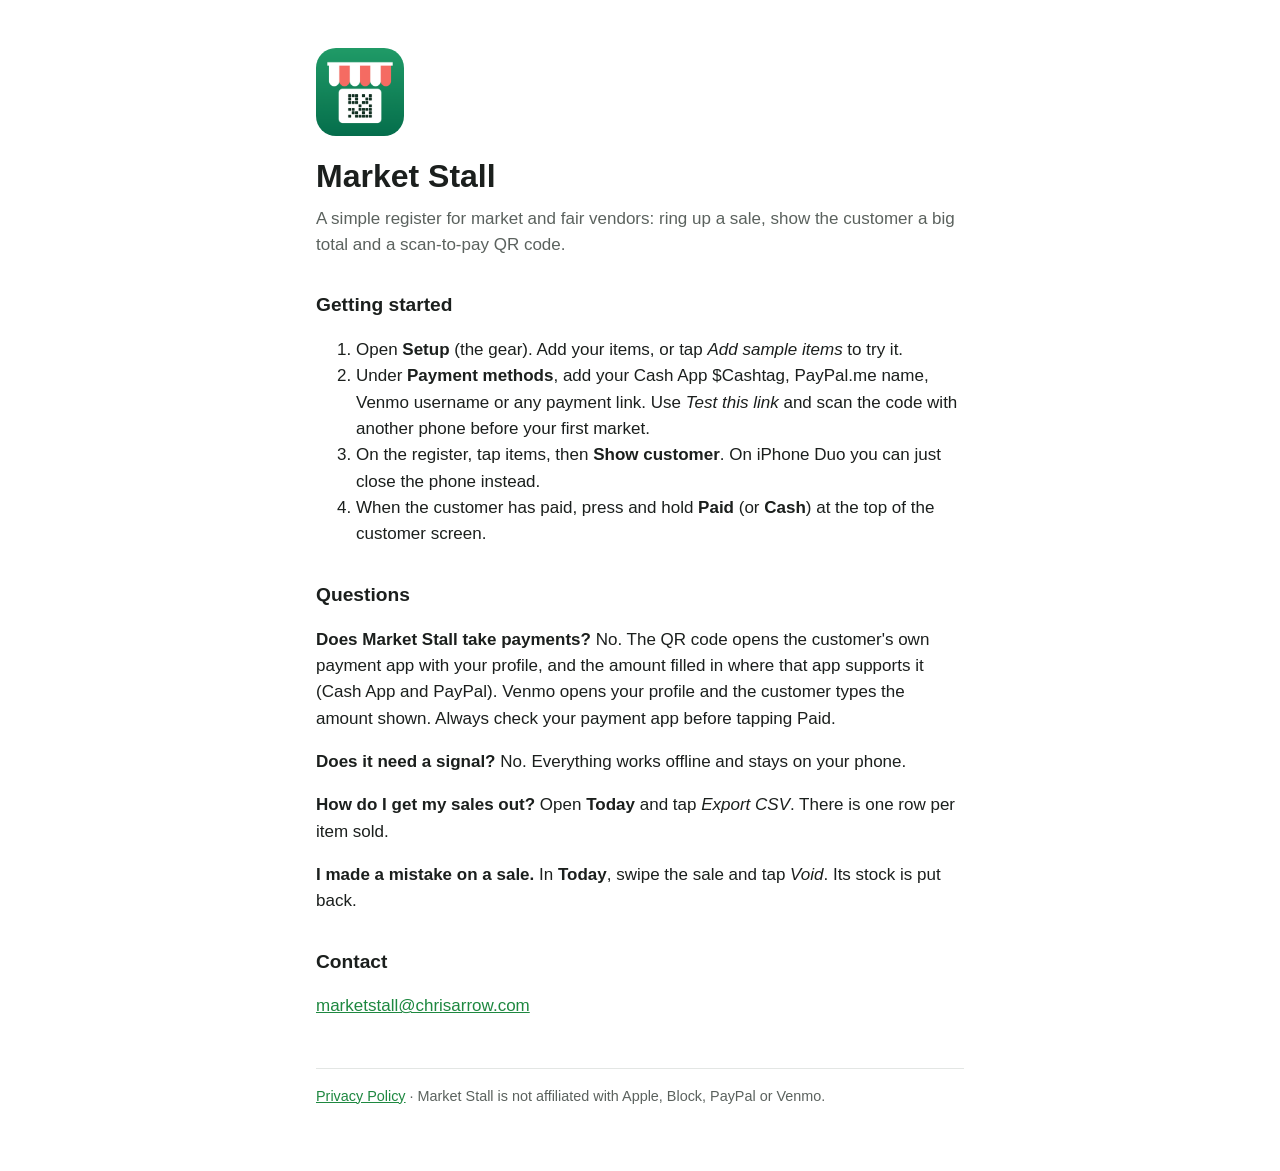
==== index.html @ f395c3b3 "Support and privacy pages" ====
<!doctype html>
<html lang="en">
<head>
<meta charset="utf-8">
<meta name="viewport" content="width=device-width, initial-scale=1">
<title>Market Stall Support</title>
<link rel="stylesheet" href="style.css">
</head>
<body>
<main>
<img class="icon" src="icon.png" alt="Market Stall app icon">
<h1>Market Stall</h1>
<p class="sub">A simple register for market and fair vendors: ring up a sale, show the customer a big total and a scan-to-pay QR code.</p>

<h2>Getting started</h2>
<ol>
<li>Open <strong>Setup</strong> (the gear). Add your items, or tap <em>Add sample items</em> to try it.</li>
<li>Under <strong>Payment methods</strong>, add your Cash App $Cashtag, PayPal.me name, Venmo username or any payment link. Use <em>Test this link</em> and scan the code with another phone before your first market.</li>
<li>On the register, tap items, then <strong>Show customer</strong>. On iPhone Duo you can just close the phone instead.</li>
<li>When the customer has paid, press and hold <strong>Paid</strong> (or <strong>Cash</strong>) at the top of the customer screen.</li>
</ol>

<h2>Questions</h2>
<p><strong>Does Market Stall take payments?</strong> No. The QR code opens the customer's own payment app with your profile, and the amount filled in where that app supports it (Cash App and PayPal). Venmo opens your profile and the customer types the amount shown. Always check your payment app before tapping Paid.</p>
<p><strong>Does it need a signal?</strong> No. Everything works offline and stays on your phone.</p>
<p><strong>How do I get my sales out?</strong> Open <strong>Today</strong> and tap <em>Export CSV</em>. There is one row per item sold.</p>
<p><strong>I made a mistake on a sale.</strong> In <strong>Today</strong>, swipe the sale and tap <em>Void</em>. Its stock is put back.</p>

<h2>Contact</h2>
<p><a href="mailto:marketstall@chrisarrow.com?subject=Market%20Stall">marketstall@chrisarrow.com</a></p>

<footer>
<a href="privacy.html">Privacy Policy</a> · Market Stall is not affiliated with Apple, Block, PayPal or Venmo.
</footer>
</main>
</body>
</html>
---- style.css ----
:root { --bg: #ffffff; --fg: #1b1f1d; --muted: #5b625e; --accent: #1e8840; --rule: #e3e6e4; }
@media (prefers-color-scheme: dark) { :root { --bg: #121413; --fg: #eef1ef; --muted: #a3aaa6; --accent: #4cc674; --rule: #2a2e2c; } }
* { box-sizing: border-box; }
body { margin: 0; background: var(--bg); color: var(--fg); font: 17px/1.55 -apple-system, BlinkMacSystemFont, "Segoe UI", Roboto, sans-serif; }
main { max-width: 680px; margin: 0 auto; padding: 48px 16px 64px; }
h1 { font-size: 2rem; margin: 0 0 4px; }
h2 { font-size: 1.2rem; margin: 32px 0 8px; }
p, li { color: var(--fg); }
.sub { color: var(--muted); margin: 0 0 24px; }
a { color: var(--accent); }
img.icon { width: 88px; height: 88px; border-radius: 20px; display: block; margin-bottom: 16px; }
footer { margin-top: 48px; padding-top: 16px; border-top: 1px solid var(--rule); color: var(--muted); font-size: 0.9rem; }
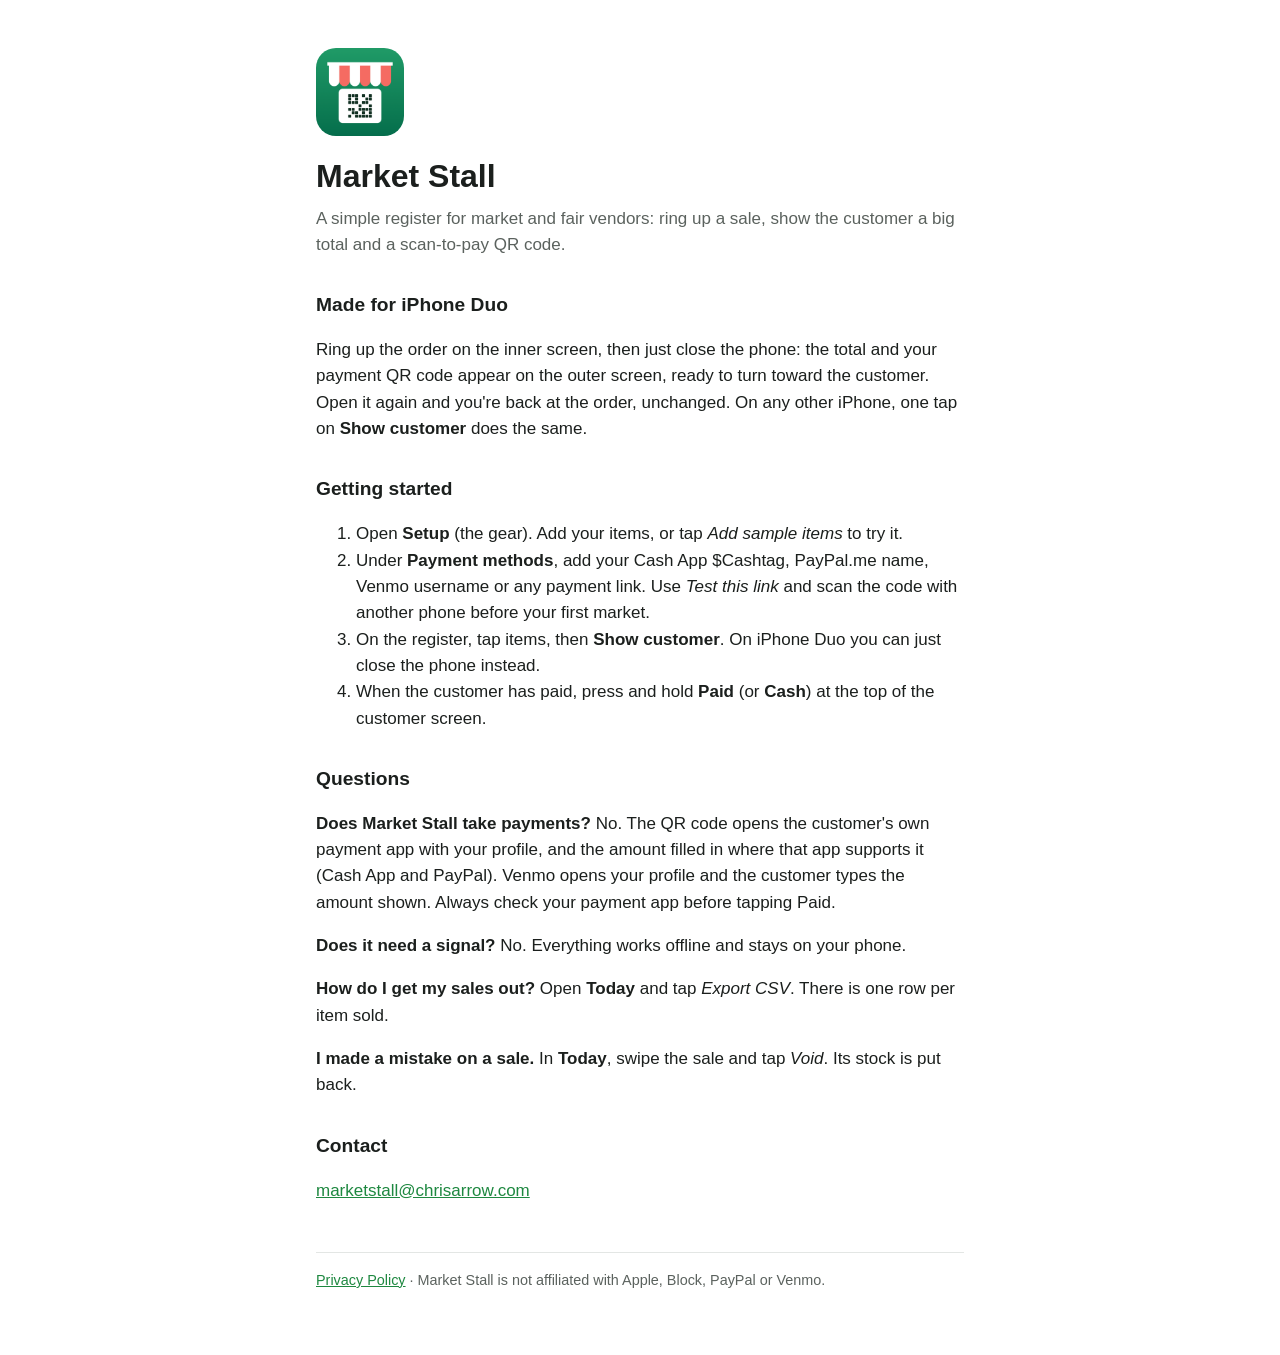
==== commit c413c4cd: "Made for iPhone Duo section, search description" ====
--- a/index.html
+++ b/index.html
@@ -3,7 +3,8 @@
 <head>
 <meta charset="utf-8">
 <meta name="viewport" content="width=device-width, initial-scale=1">
-<title>Market Stall Support</title>
+<title>Market Stall: Register for Market Vendors, Made for iPhone Duo</title>
+<meta name="description" content="Market Stall is a simple register for market and fair vendors. Close your iPhone Duo to show the customer the total and a scan-to-pay QR code. No account, no fees, works offline.">
 <link rel="stylesheet" href="style.css">
 </head>
 <body>
@@ -11,6 +12,9 @@
 <img class="icon" src="icon.png" alt="Market Stall app icon">
 <h1>Market Stall</h1>
 <p class="sub">A simple register for market and fair vendors: ring up a sale, show the customer a big total and a scan-to-pay QR code.</p>
+
+<h2>Made for iPhone Duo</h2>
+<p>Ring up the order on the inner screen, then just close the phone: the total and your payment QR code appear on the outer screen, ready to turn toward the customer. Open it again and you're back at the order, unchanged. On any other iPhone, one tap on <strong>Show customer</strong> does the same.</p>
 
 <h2>Getting started</h2>
 <ol>
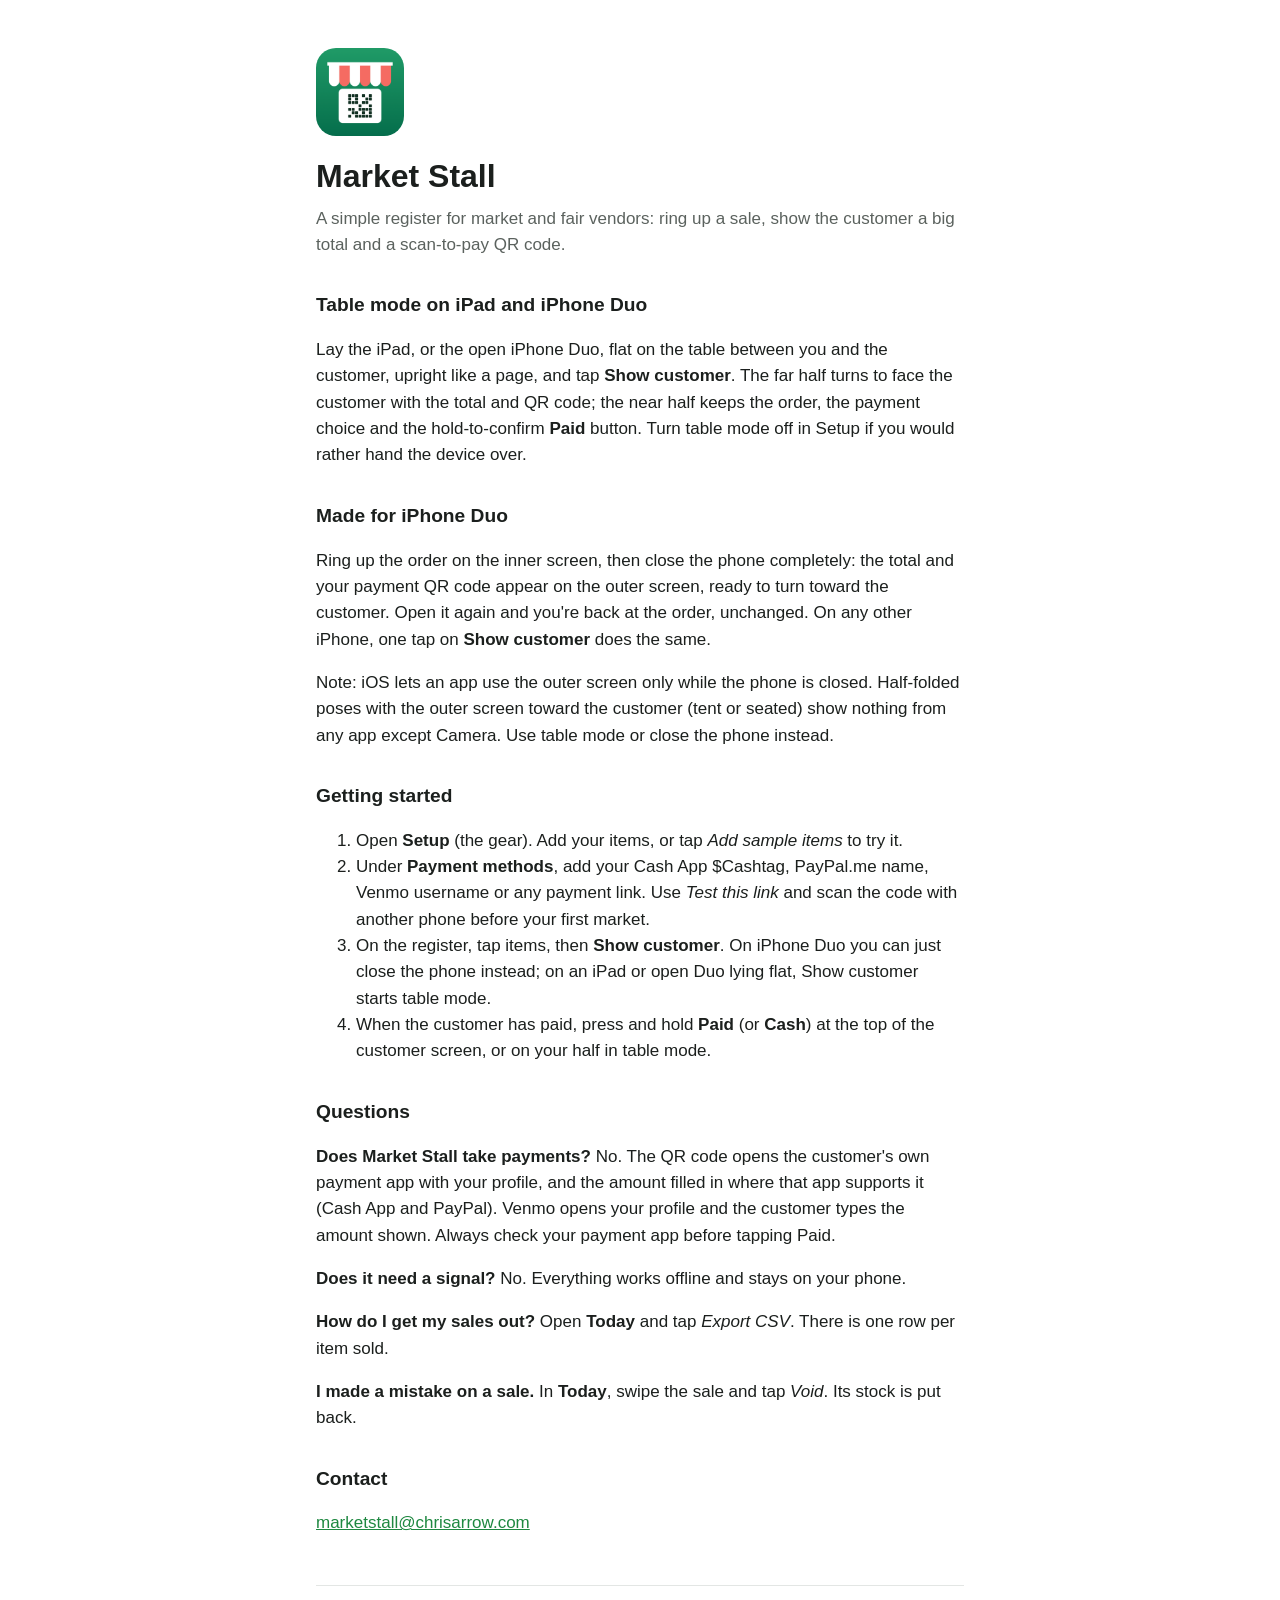
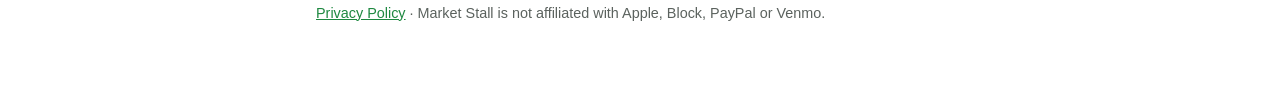
==== commit 6c2f01b8: "Table mode and iPad; explain Duo fold poses" ====
--- a/index.html
+++ b/index.html
@@ -3,8 +3,8 @@
 <head>
 <meta charset="utf-8">
 <meta name="viewport" content="width=device-width, initial-scale=1">
-<title>Market Stall: Register for Market Vendors, Made for iPhone Duo</title>
-<meta name="description" content="Market Stall is a simple register for market and fair vendors. Close your iPhone Duo to show the customer the total and a scan-to-pay QR code. No account, no fees, works offline.">
+<title>Market Stall: Register for Market Vendors, for iPhone and iPad</title>
+<meta name="description" content="Market Stall is a simple register for market and fair vendors on iPhone and iPad. Show the customer the total and a scan-to-pay QR code, or lay the iPad or open iPhone Duo flat between you in table mode. No account, no fees, works offline.">
 <link rel="stylesheet" href="style.css">
 </head>
 <body>
@@ -13,15 +13,19 @@
 <h1>Market Stall</h1>
 <p class="sub">A simple register for market and fair vendors: ring up a sale, show the customer a big total and a scan-to-pay QR code.</p>
 
+<h2>Table mode on iPad and iPhone Duo</h2>
+<p>Lay the iPad, or the open iPhone Duo, flat on the table between you and the customer, upright like a page, and tap <strong>Show customer</strong>. The far half turns to face the customer with the total and QR code; the near half keeps the order, the payment choice and the hold-to-confirm <strong>Paid</strong> button. Turn table mode off in Setup if you would rather hand the device over.</p>
+
 <h2>Made for iPhone Duo</h2>
-<p>Ring up the order on the inner screen, then just close the phone: the total and your payment QR code appear on the outer screen, ready to turn toward the customer. Open it again and you're back at the order, unchanged. On any other iPhone, one tap on <strong>Show customer</strong> does the same.</p>
+<p>Ring up the order on the inner screen, then close the phone completely: the total and your payment QR code appear on the outer screen, ready to turn toward the customer. Open it again and you're back at the order, unchanged. On any other iPhone, one tap on <strong>Show customer</strong> does the same.</p>
+<p>Note: iOS lets an app use the outer screen only while the phone is closed. Half-folded poses with the outer screen toward the customer (tent or seated) show nothing from any app except Camera. Use table mode or close the phone instead.</p>
 
 <h2>Getting started</h2>
 <ol>
 <li>Open <strong>Setup</strong> (the gear). Add your items, or tap <em>Add sample items</em> to try it.</li>
 <li>Under <strong>Payment methods</strong>, add your Cash App $Cashtag, PayPal.me name, Venmo username or any payment link. Use <em>Test this link</em> and scan the code with another phone before your first market.</li>
-<li>On the register, tap items, then <strong>Show customer</strong>. On iPhone Duo you can just close the phone instead.</li>
-<li>When the customer has paid, press and hold <strong>Paid</strong> (or <strong>Cash</strong>) at the top of the customer screen.</li>
+<li>On the register, tap items, then <strong>Show customer</strong>. On iPhone Duo you can just close the phone instead; on an iPad or open Duo lying flat, Show customer starts table mode.</li>
+<li>When the customer has paid, press and hold <strong>Paid</strong> (or <strong>Cash</strong>) at the top of the customer screen, or on your half in table mode.</li>
 </ol>
 
 <h2>Questions</h2>
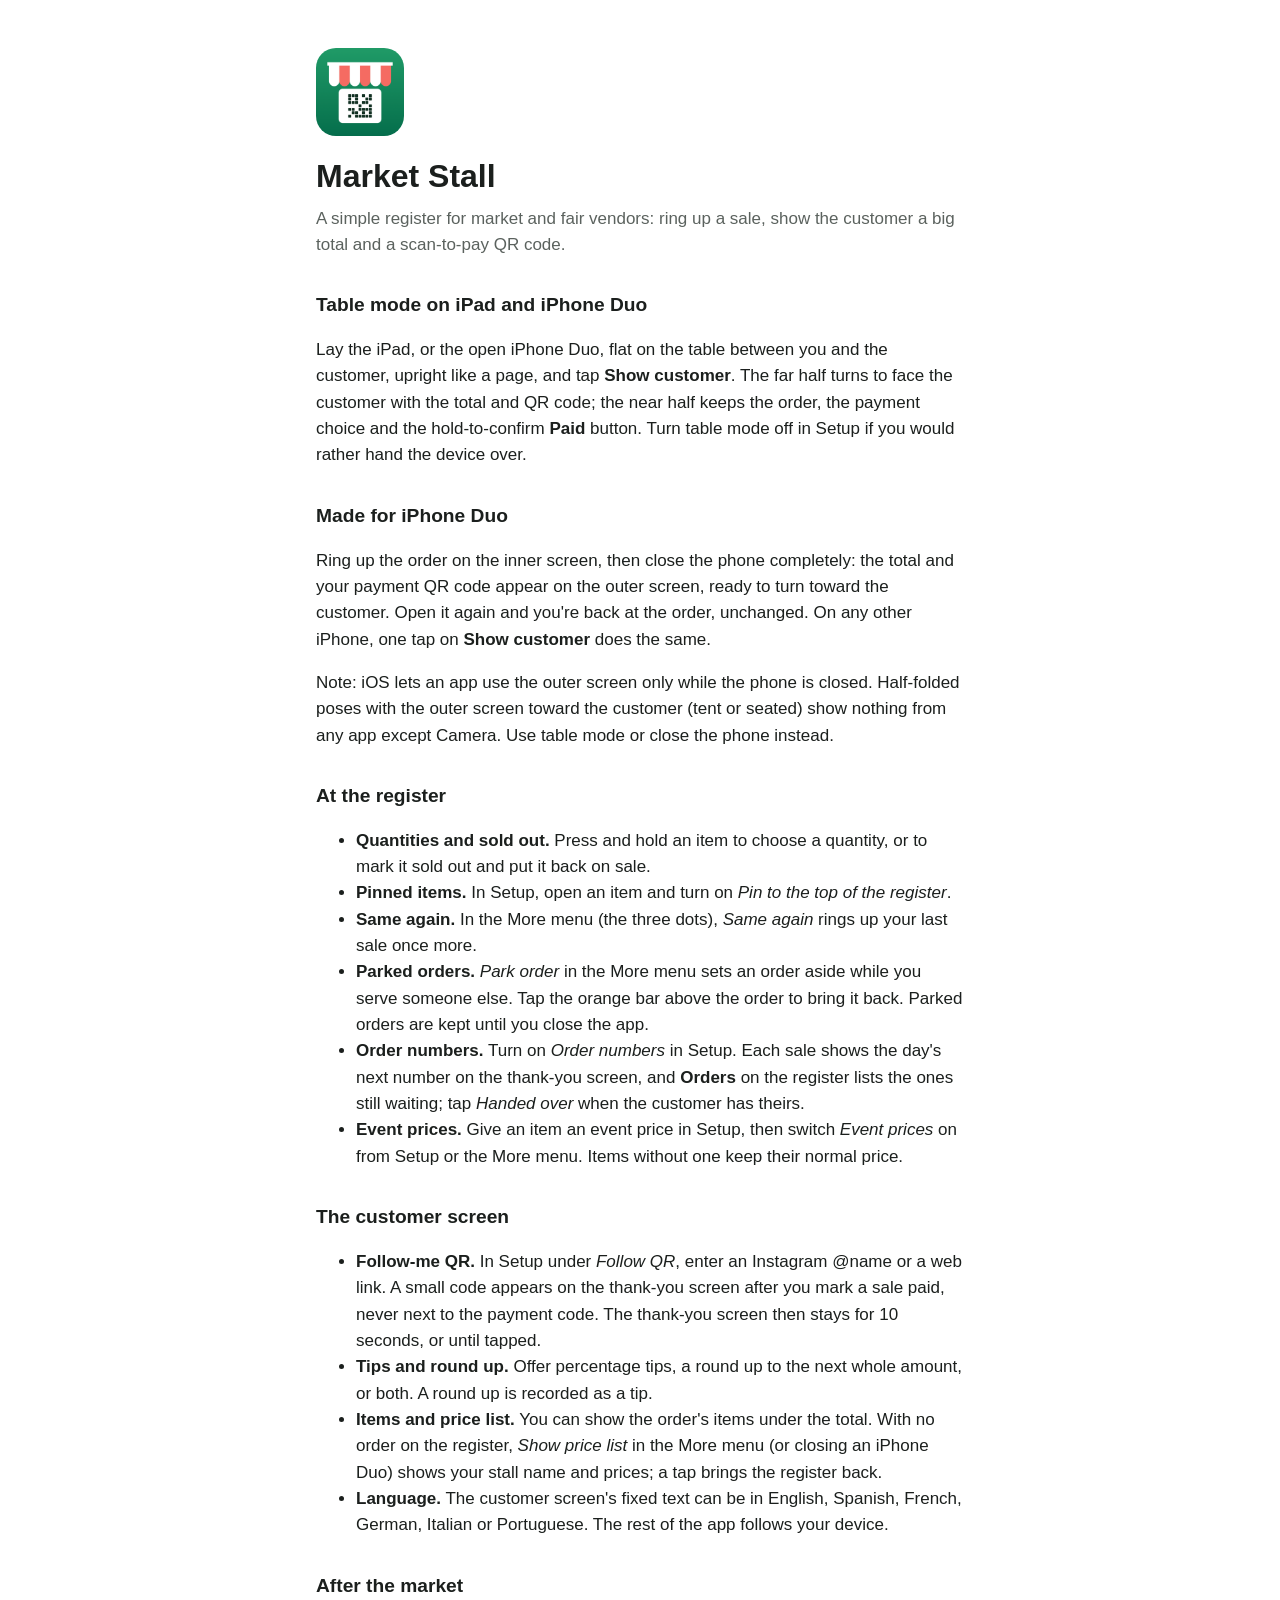
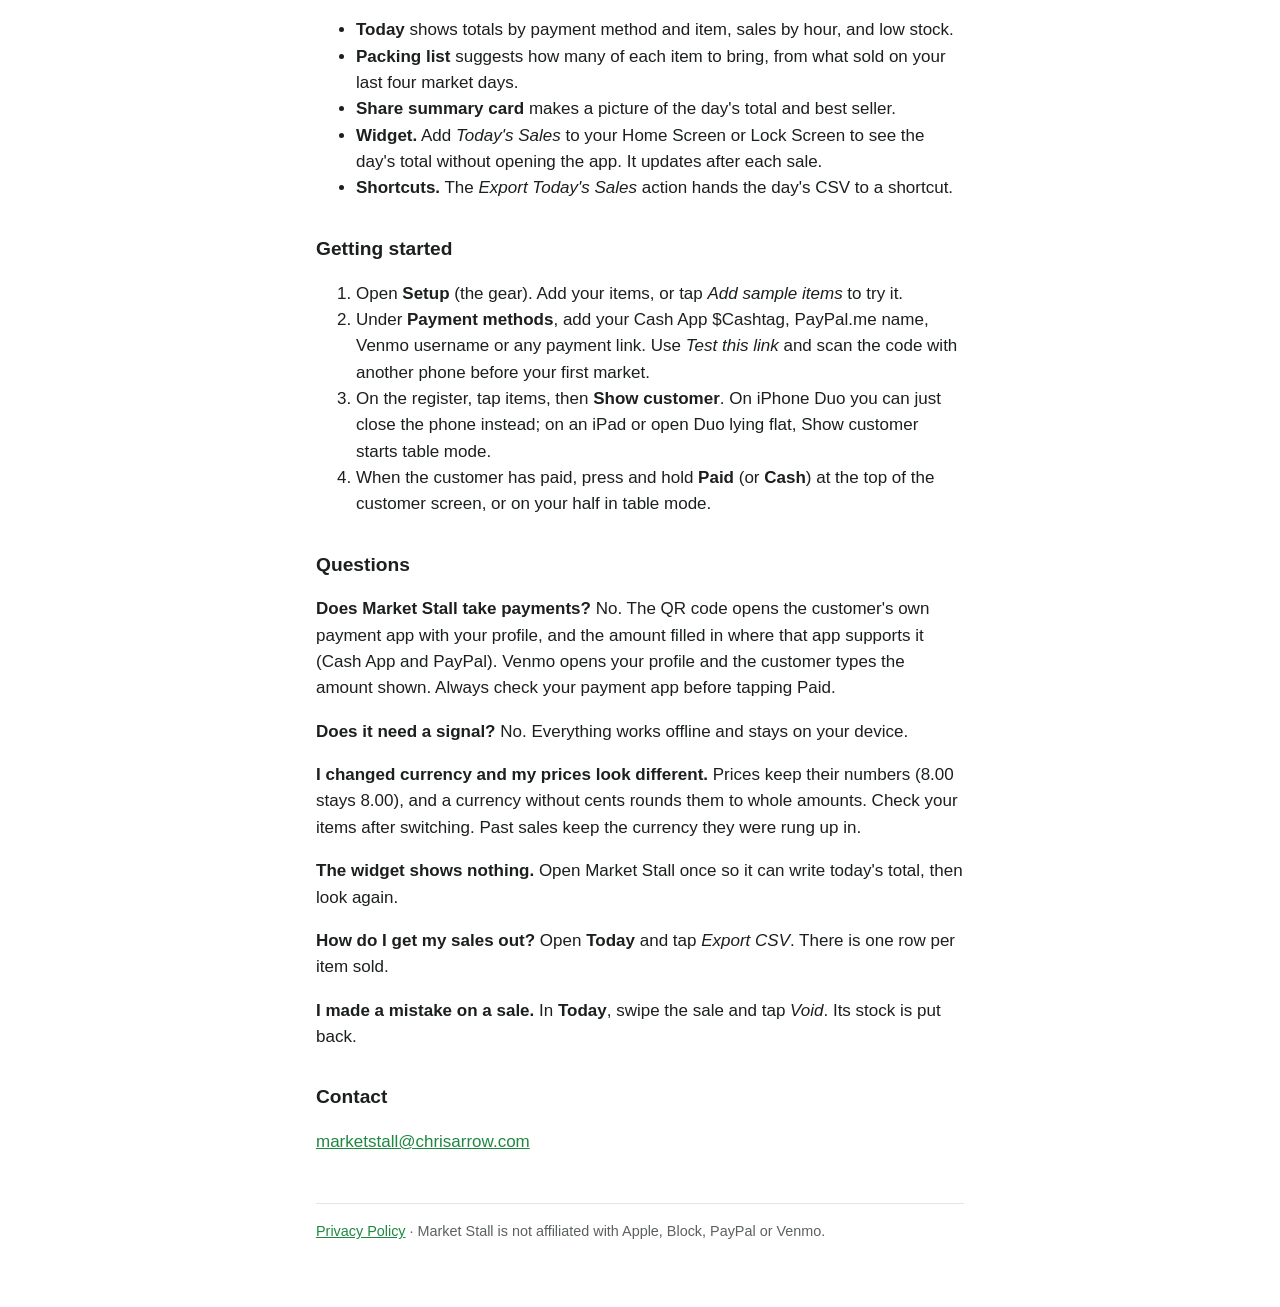
==== commit a7c999e1: "Support and privacy pages for 1.1" ====
--- a/index.html
+++ b/index.html
@@ -4,7 +4,7 @@
 <meta charset="utf-8">
 <meta name="viewport" content="width=device-width, initial-scale=1">
 <title>Market Stall: Register for Market Vendors, for iPhone and iPad</title>
-<meta name="description" content="Market Stall is a simple register for market and fair vendors on iPhone and iPad. Show the customer the total and a scan-to-pay QR code, or lay the iPad or open iPhone Duo flat between you in table mode. No account, no fees, works offline.">
+<meta name="description" content="Market Stall is a simple register for market and fair vendors on iPhone and iPad. Show the customer the total and a scan-to-pay QR code, park orders, call out order numbers and see your day at a glance. No account, no fees, works offline.">
 <link rel="stylesheet" href="style.css">
 </head>
 <body>
@@ -20,6 +20,33 @@
 <p>Ring up the order on the inner screen, then close the phone completely: the total and your payment QR code appear on the outer screen, ready to turn toward the customer. Open it again and you're back at the order, unchanged. On any other iPhone, one tap on <strong>Show customer</strong> does the same.</p>
 <p>Note: iOS lets an app use the outer screen only while the phone is closed. Half-folded poses with the outer screen toward the customer (tent or seated) show nothing from any app except Camera. Use table mode or close the phone instead.</p>
 
+<h2>At the register</h2>
+<ul>
+<li><strong>Quantities and sold out.</strong> Press and hold an item to choose a quantity, or to mark it sold out and put it back on sale.</li>
+<li><strong>Pinned items.</strong> In Setup, open an item and turn on <em>Pin to the top of the register</em>.</li>
+<li><strong>Same again.</strong> In the More menu (the three dots), <em>Same again</em> rings up your last sale once more.</li>
+<li><strong>Parked orders.</strong> <em>Park order</em> in the More menu sets an order aside while you serve someone else. Tap the orange bar above the order to bring it back. Parked orders are kept until you close the app.</li>
+<li><strong>Order numbers.</strong> Turn on <em>Order numbers</em> in Setup. Each sale shows the day's next number on the thank-you screen, and <strong>Orders</strong> on the register lists the ones still waiting; tap <em>Handed over</em> when the customer has theirs.</li>
+<li><strong>Event prices.</strong> Give an item an event price in Setup, then switch <em>Event prices</em> on from Setup or the More menu. Items without one keep their normal price.</li>
+</ul>
+
+<h2>The customer screen</h2>
+<ul>
+<li><strong>Follow-me QR.</strong> In Setup under <em>Follow QR</em>, enter an Instagram @name or a web link. A small code appears on the thank-you screen after you mark a sale paid, never next to the payment code. The thank-you screen then stays for 10 seconds, or until tapped.</li>
+<li><strong>Tips and round up.</strong> Offer percentage tips, a round up to the next whole amount, or both. A round up is recorded as a tip.</li>
+<li><strong>Items and price list.</strong> You can show the order's items under the total. With no order on the register, <em>Show price list</em> in the More menu (or closing an iPhone Duo) shows your stall name and prices; a tap brings the register back.</li>
+<li><strong>Language.</strong> The customer screen's fixed text can be in English, Spanish, French, German, Italian or Portuguese. The rest of the app follows your device.</li>
+</ul>
+
+<h2>After the market</h2>
+<ul>
+<li><strong>Today</strong> shows totals by payment method and item, sales by hour, and low stock.</li>
+<li><strong>Packing list</strong> suggests how many of each item to bring, from what sold on your last four market days.</li>
+<li><strong>Share summary card</strong> makes a picture of the day's total and best seller.</li>
+<li><strong>Widget.</strong> Add <em>Today's Sales</em> to your Home Screen or Lock Screen to see the day's total without opening the app. It updates after each sale.</li>
+<li><strong>Shortcuts.</strong> The <em>Export Today's Sales</em> action hands the day's CSV to a shortcut.</li>
+</ul>
+
 <h2>Getting started</h2>
 <ol>
 <li>Open <strong>Setup</strong> (the gear). Add your items, or tap <em>Add sample items</em> to try it.</li>
@@ -30,7 +57,9 @@
 
 <h2>Questions</h2>
 <p><strong>Does Market Stall take payments?</strong> No. The QR code opens the customer's own payment app with your profile, and the amount filled in where that app supports it (Cash App and PayPal). Venmo opens your profile and the customer types the amount shown. Always check your payment app before tapping Paid.</p>
-<p><strong>Does it need a signal?</strong> No. Everything works offline and stays on your phone.</p>
+<p><strong>Does it need a signal?</strong> No. Everything works offline and stays on your device.</p>
+<p><strong>I changed currency and my prices look different.</strong> Prices keep their numbers (8.00 stays 8.00), and a currency without cents rounds them to whole amounts. Check your items after switching. Past sales keep the currency they were rung up in.</p>
+<p><strong>The widget shows nothing.</strong> Open Market Stall once so it can write today's total, then look again.</p>
 <p><strong>How do I get my sales out?</strong> Open <strong>Today</strong> and tap <em>Export CSV</em>. There is one row per item sold.</p>
 <p><strong>I made a mistake on a sale.</strong> In <strong>Today</strong>, swipe the sale and tap <em>Void</em>. Its stock is put back.</p>
 
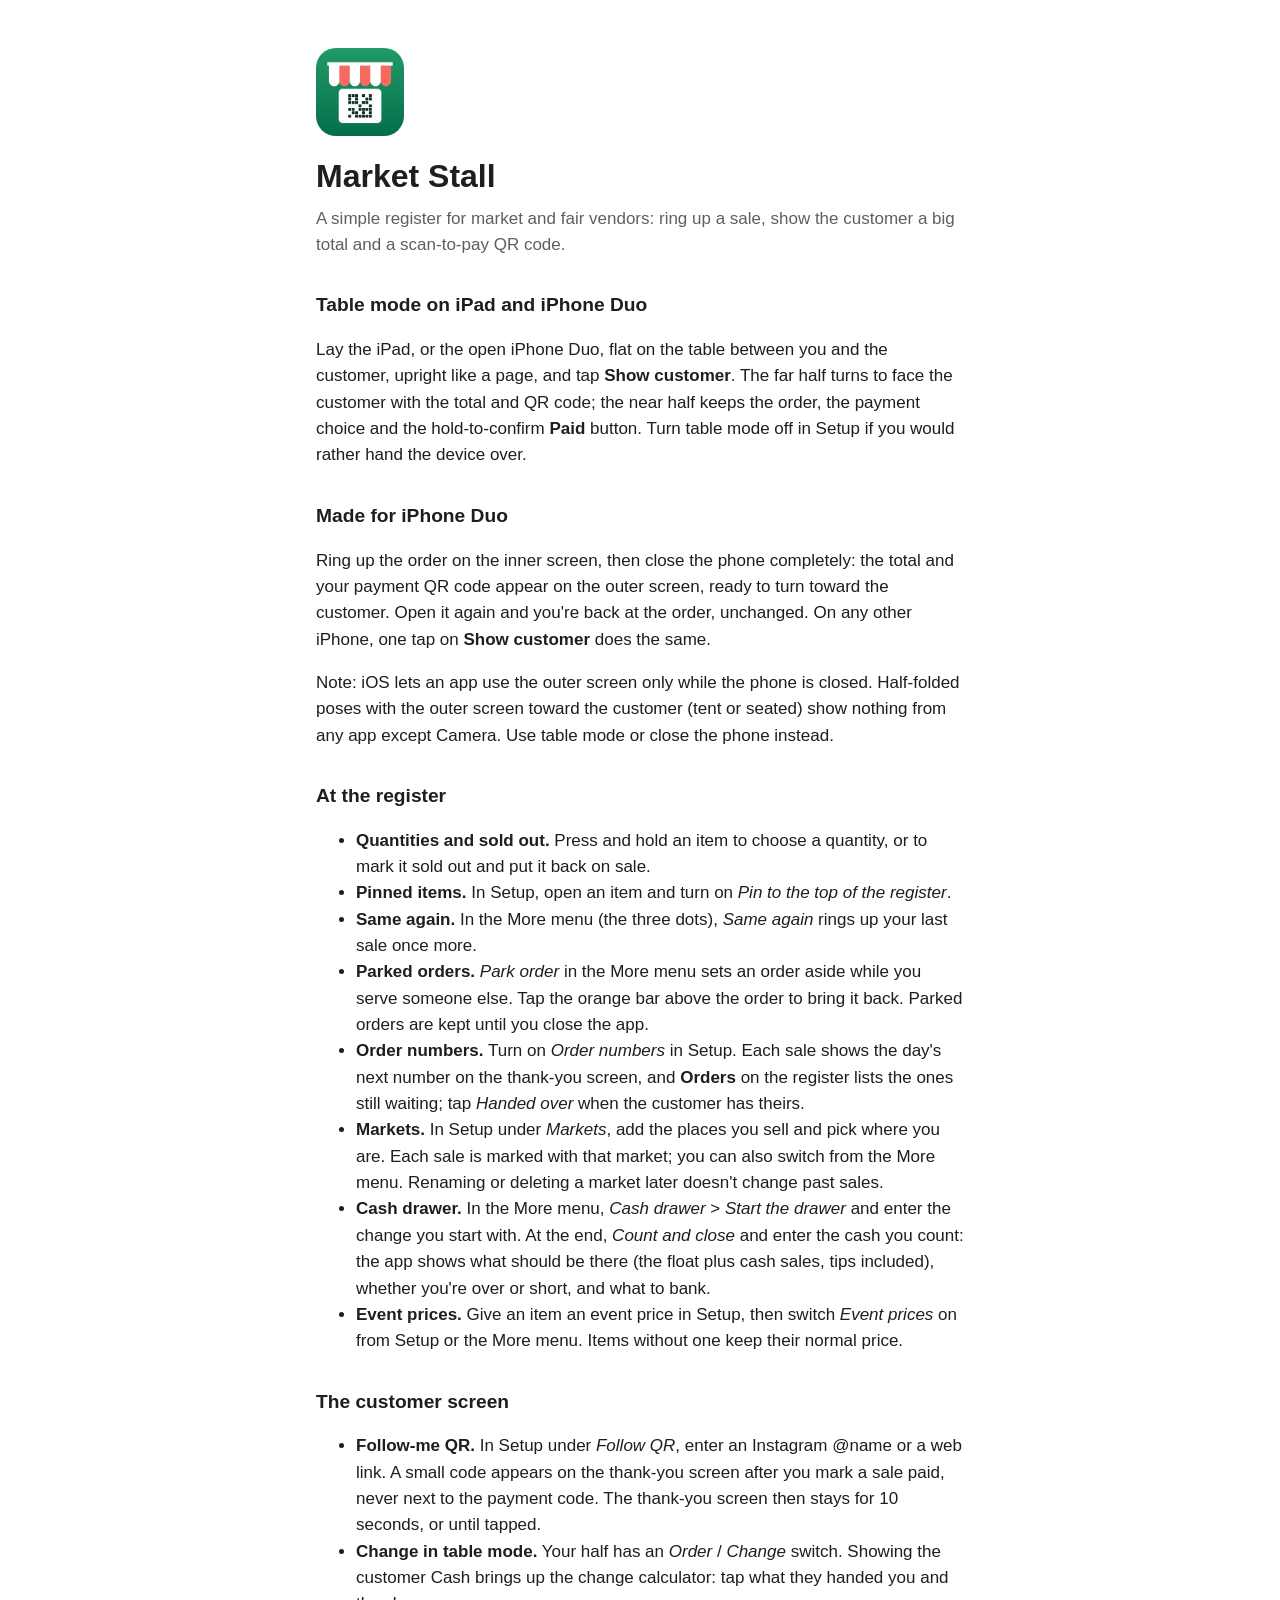
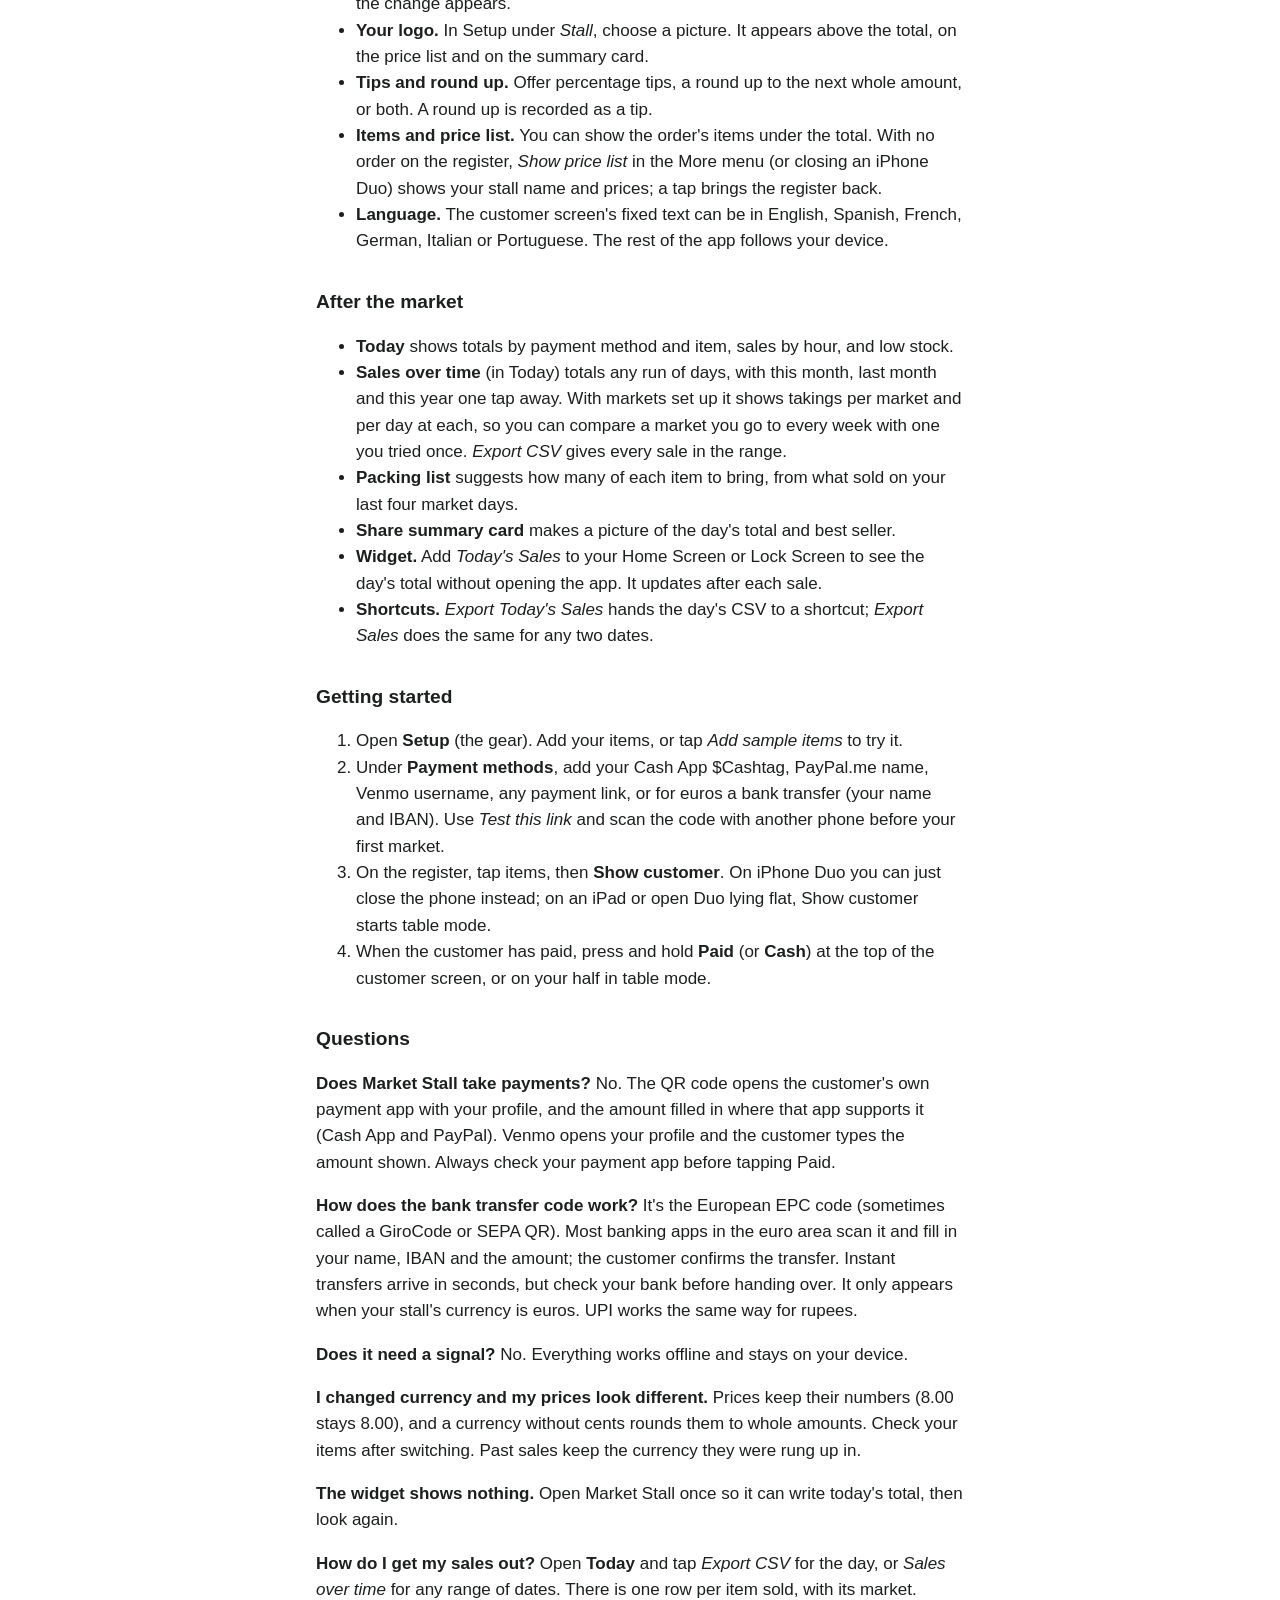
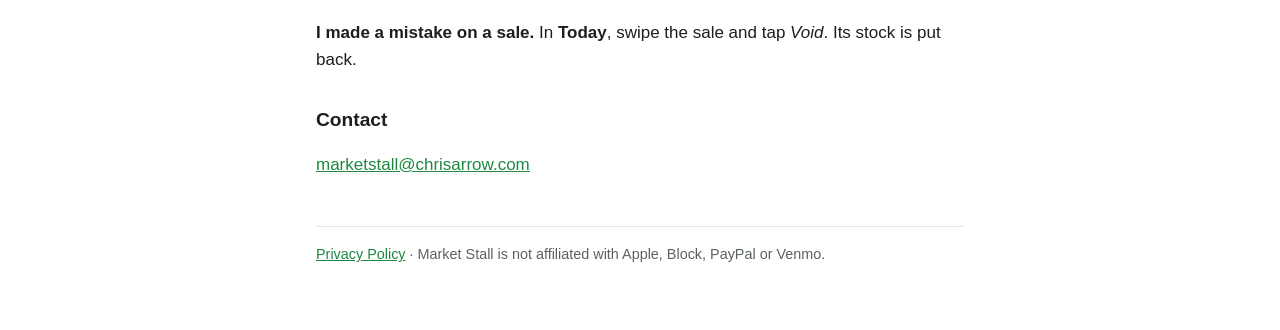
==== commit cdf1cddd: "1.2: markets, cash drawer, sales over time, logo, bank transfer and UPI codes; privacy policy update" ====
--- a/index.html
+++ b/index.html
@@ -27,12 +27,16 @@
 <li><strong>Same again.</strong> In the More menu (the three dots), <em>Same again</em> rings up your last sale once more.</li>
 <li><strong>Parked orders.</strong> <em>Park order</em> in the More menu sets an order aside while you serve someone else. Tap the orange bar above the order to bring it back. Parked orders are kept until you close the app.</li>
 <li><strong>Order numbers.</strong> Turn on <em>Order numbers</em> in Setup. Each sale shows the day's next number on the thank-you screen, and <strong>Orders</strong> on the register lists the ones still waiting; tap <em>Handed over</em> when the customer has theirs.</li>
+<li><strong>Markets.</strong> In Setup under <em>Markets</em>, add the places you sell and pick where you are. Each sale is marked with that market; you can also switch from the More menu. Renaming or deleting a market later doesn't change past sales.</li>
+<li><strong>Cash drawer.</strong> In the More menu, <em>Cash drawer</em> &gt; <em>Start the drawer</em> and enter the change you start with. At the end, <em>Count and close</em> and enter the cash you count: the app shows what should be there (the float plus cash sales, tips included), whether you're over or short, and what to bank.</li>
 <li><strong>Event prices.</strong> Give an item an event price in Setup, then switch <em>Event prices</em> on from Setup or the More menu. Items without one keep their normal price.</li>
 </ul>
 
 <h2>The customer screen</h2>
 <ul>
 <li><strong>Follow-me QR.</strong> In Setup under <em>Follow QR</em>, enter an Instagram @name or a web link. A small code appears on the thank-you screen after you mark a sale paid, never next to the payment code. The thank-you screen then stays for 10 seconds, or until tapped.</li>
+<li><strong>Change in table mode.</strong> Your half has an <em>Order</em> / <em>Change</em> switch. Showing the customer Cash brings up the change calculator: tap what they handed you and the change appears.</li>
+<li><strong>Your logo.</strong> In Setup under <em>Stall</em>, choose a picture. It appears above the total, on the price list and on the summary card.</li>
 <li><strong>Tips and round up.</strong> Offer percentage tips, a round up to the next whole amount, or both. A round up is recorded as a tip.</li>
 <li><strong>Items and price list.</strong> You can show the order's items under the total. With no order on the register, <em>Show price list</em> in the More menu (or closing an iPhone Duo) shows your stall name and prices; a tap brings the register back.</li>
 <li><strong>Language.</strong> The customer screen's fixed text can be in English, Spanish, French, German, Italian or Portuguese. The rest of the app follows your device.</li>
@@ -41,26 +45,28 @@
 <h2>After the market</h2>
 <ul>
 <li><strong>Today</strong> shows totals by payment method and item, sales by hour, and low stock.</li>
+<li><strong>Sales over time</strong> (in Today) totals any run of days, with this month, last month and this year one tap away. With markets set up it shows takings per market and per day at each, so you can compare a market you go to every week with one you tried once. <em>Export CSV</em> gives every sale in the range.</li>
 <li><strong>Packing list</strong> suggests how many of each item to bring, from what sold on your last four market days.</li>
 <li><strong>Share summary card</strong> makes a picture of the day's total and best seller.</li>
 <li><strong>Widget.</strong> Add <em>Today's Sales</em> to your Home Screen or Lock Screen to see the day's total without opening the app. It updates after each sale.</li>
-<li><strong>Shortcuts.</strong> The <em>Export Today's Sales</em> action hands the day's CSV to a shortcut.</li>
+<li><strong>Shortcuts.</strong> <em>Export Today's Sales</em> hands the day's CSV to a shortcut; <em>Export Sales</em> does the same for any two dates.</li>
 </ul>
 
 <h2>Getting started</h2>
 <ol>
 <li>Open <strong>Setup</strong> (the gear). Add your items, or tap <em>Add sample items</em> to try it.</li>
-<li>Under <strong>Payment methods</strong>, add your Cash App $Cashtag, PayPal.me name, Venmo username or any payment link. Use <em>Test this link</em> and scan the code with another phone before your first market.</li>
+<li>Under <strong>Payment methods</strong>, add your Cash App $Cashtag, PayPal.me name, Venmo username, any payment link, or for euros a bank transfer (your name and IBAN). Use <em>Test this link</em> and scan the code with another phone before your first market.</li>
 <li>On the register, tap items, then <strong>Show customer</strong>. On iPhone Duo you can just close the phone instead; on an iPad or open Duo lying flat, Show customer starts table mode.</li>
 <li>When the customer has paid, press and hold <strong>Paid</strong> (or <strong>Cash</strong>) at the top of the customer screen, or on your half in table mode.</li>
 </ol>
 
 <h2>Questions</h2>
 <p><strong>Does Market Stall take payments?</strong> No. The QR code opens the customer's own payment app with your profile, and the amount filled in where that app supports it (Cash App and PayPal). Venmo opens your profile and the customer types the amount shown. Always check your payment app before tapping Paid.</p>
+<p><strong>How does the bank transfer code work?</strong> It's the European EPC code (sometimes called a GiroCode or SEPA QR). Most banking apps in the euro area scan it and fill in your name, IBAN and the amount; the customer confirms the transfer. Instant transfers arrive in seconds, but check your bank before handing over. It only appears when your stall's currency is euros. UPI works the same way for rupees.</p>
 <p><strong>Does it need a signal?</strong> No. Everything works offline and stays on your device.</p>
 <p><strong>I changed currency and my prices look different.</strong> Prices keep their numbers (8.00 stays 8.00), and a currency without cents rounds them to whole amounts. Check your items after switching. Past sales keep the currency they were rung up in.</p>
 <p><strong>The widget shows nothing.</strong> Open Market Stall once so it can write today's total, then look again.</p>
-<p><strong>How do I get my sales out?</strong> Open <strong>Today</strong> and tap <em>Export CSV</em>. There is one row per item sold.</p>
+<p><strong>How do I get my sales out?</strong> Open <strong>Today</strong> and tap <em>Export CSV</em> for the day, or <em>Sales over time</em> for any range of dates. There is one row per item sold, with its market.</p>
 <p><strong>I made a mistake on a sale.</strong> In <strong>Today</strong>, swipe the sale and tap <em>Void</em>. Its stock is put back.</p>
 
 <h2>Contact</h2>
